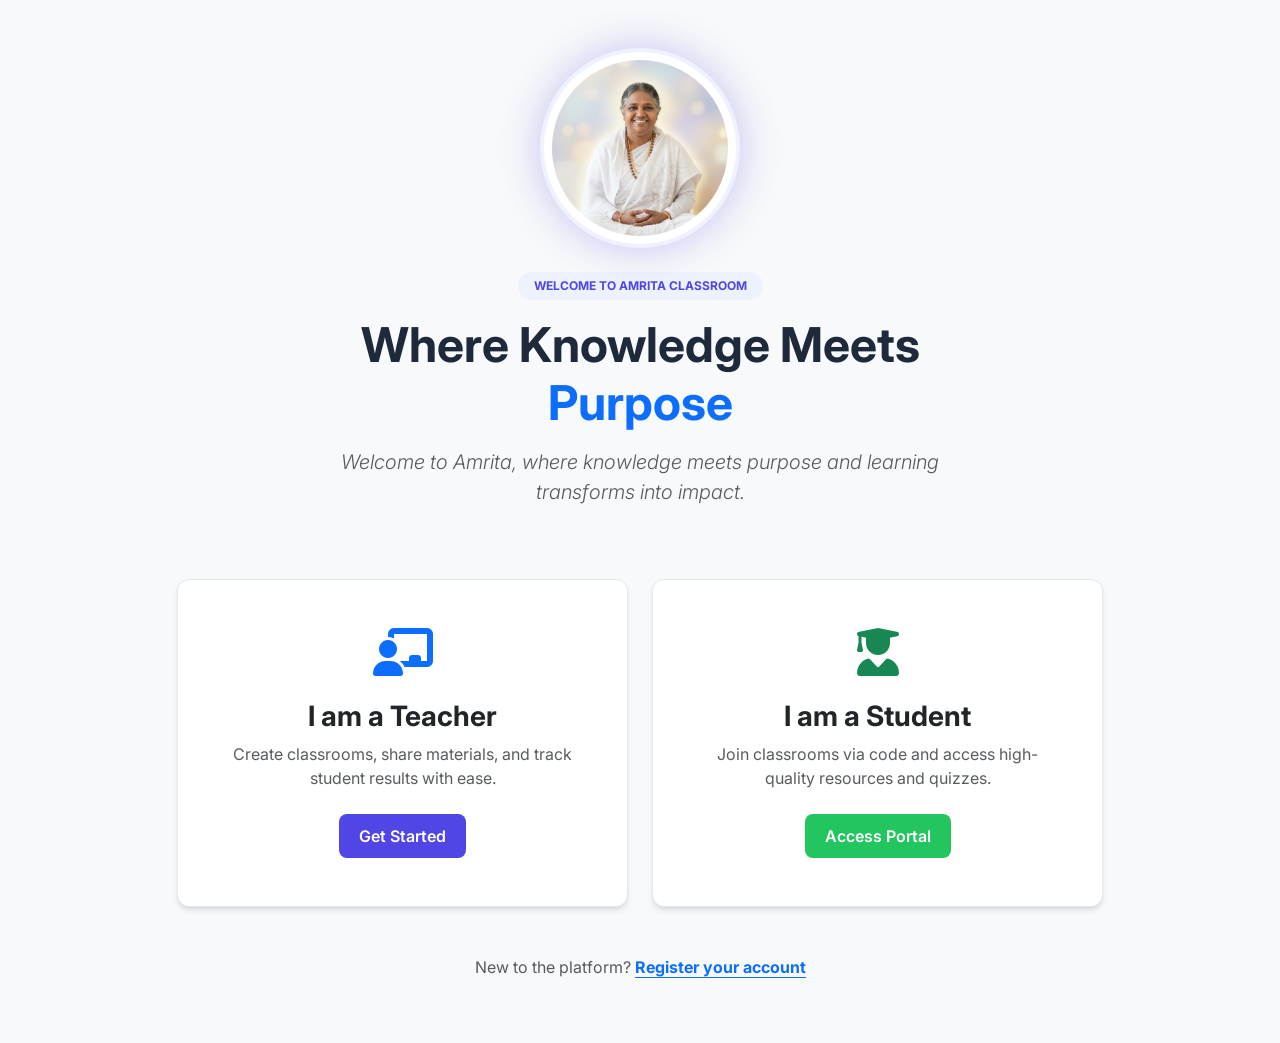
==== src/main/resources/static/index.html @ f4c9cc2a "🖼️ Used ./ relative path for the portrait image" ====
<!DOCTYPE html>
<html lang="en">
<head>
    <meta charset="UTF-8">
    <meta name="viewport" content="width=device-width, initial-scale=1.0">
    <title>CSE A Classroom | Secure Learning Platform</title>
    <link href="https://cdn.jsdelivr.net/npm/bootstrap@5.3.2/dist/css/bootstrap.min.css" rel="stylesheet">
    <link href="https://fonts.googleapis.com/css2?family=Inter:wght@400;500;600;700&display=swap" rel="stylesheet">
    <link rel="stylesheet" href="https://cdnjs.cloudflare.com/ajax/libs/font-awesome/6.4.2/css/all.min.css">
    <link rel="stylesheet" href="css/style.css">
</head>
<body class="bg-light d-flex align-items-center justify-content-center" style="min-height: 100vh;">
    <div class="container text-center py-5">
        <!-- Amma's Portrait with Effect -->
        <div class="mb-4 animate-in">
            <div class="divine-portrait-container">
                <img src="./images/amma.jpg" alt="Amma" class="divine-portrait">
            </div>
        </div>

        <div class="row justify-content-center text-center mb-5 animate-in" style="animation-delay: 0.1s;">
            <div class="col-md-8">
                <div class="badge badge-indigo mb-3 p-2 px-3">WELCOME TO AMRITA CLASSROOM</div>
                <h1 class="display-5 fw-bold mb-3">Where Knowledge Meets <span class="text-primary">Purpose</span></h1>
                <p class="lead text-muted mx-auto font-italic mb-4" style="max-width: 700px; font-style: italic;">
                    Welcome to Amrita, where knowledge meets purpose and learning transforms into impact.
                </p>
            </div>
        </div>

        <div class="row g-4 justify-content-center animate-in" style="animation-delay: 0.1s;">
            <div class="col-md-5">
                <a href="login.html?role=TEACHER" class="item-card text-center d-block text-decoration-none h-100 p-5">
                    <div class="mb-4 text-primary"><i class="fas fa-chalkboard-teacher fa-3x"></i></div>
                    <h3 class="fw-bold text-dark">I am a Teacher</h3>
                    <p class="text-muted mb-4">Create classrooms, share materials, and track student results with ease.</p>
                    <span class="btn btn-indigo">Get Started</span>
                </a>
            </div>
            <div class="col-md-5">
                <a href="login.html?role=STUDENT" class="item-card text-center d-block text-decoration-none h-100 p-5">
                    <div class="mb-4 text-success"><i class="fas fa-user-graduate fa-3x"></i></div>
                    <h3 class="fw-bold text-dark">I am a Student</h3>
                    <p class="text-muted mb-4">Join classrooms via code and access high-quality resources and quizzes.</p>
                    <span class="btn btn-green">Access Portal</span>
                </a>
            </div>
        </div>

        <div class="text-center mt-5 text-muted animate-in" style="animation-delay: 0.3s;">
            <p>New to the platform? <a href="register.html" class="text-primary fw-bold text-decoration-none border-bottom border-primary">Register your account</a></p>
        </div>
    </div>
</body>
</html>
---- src/main/resources/static/css/style.css ----
:root {
    --primary: #4F46E5;
    --primary-hover: #4338CA;
    --secondary: #22C55E;
    --secondary-hover: #16A34A;
    --bg-light: #F8FAFC;
    --bg-white: #FFFFFF;
    --text-dark: #1E293B;
    --text-muted: #64748B;
    --border: #E2E8F0;
    --shadow: 0 4px 6px -1px rgb(0 0 0 / 0.1), 0 2px 4px -2px rgb(0 0 0 / 0.1);
}

body {
    background: var(--bg-light);
    color: var(--text-dark);
    font-family: 'Inter', system-ui, -apple-system, sans-serif;
    margin: 0;
    line-height: 1.5;
}

/* Sidebar & Navigation */
.sidebar {
    width: 260px;
    height: 100vh;
    background: var(--bg-white);
    border-right: 1px solid var(--border);
    position: fixed;
    top: 0;
    left: 0;
    padding: 1.5rem;
}

.sidebar-link {
    display: flex;
    align-items: center;
    gap: 0.75rem;
    padding: 0.75rem 1rem;
    color: var(--text-muted);
    text-decoration: none;
    border-radius: 0.5rem;
    font-weight: 500;
    transition: 0.2s;
    margin-bottom: 0.5rem;
}

.sidebar-link:hover, .sidebar-link.active {
    background: #F1F5F9;
    color: var(--primary);
}

.main-content {
    margin-left: 260px;
    padding: 2.5rem;
}

/* Header */
.dashboard-header {
    margin-bottom: 2rem;
}

.dashboard-header h1 {
    font-size: 1.875rem;
    font-weight: 700;
    color: var(--text-dark);
    margin: 0;
}

/* Cards */
.card-grid {
    display: grid;
    grid-template-columns: repeat(auto-fill, minmax(300px, 1fr));
    gap: 1.5rem;
}

.item-card {
    background: var(--bg-white);
    border: 1px solid var(--border);
    border-radius: 0.75rem;
    padding: 1.5rem;
    box-shadow: var(--shadow);
    transition: transform 0.2s, box-shadow 0.2s;
}

.item-card:hover {
    transform: translateY(-2px);
    box-shadow: 0 10px 15px -3px rgb(0 0 0 / 0.1);
}

/* Buttons */
.btn-indigo {
    background: var(--primary);
    color: white;
    border: none;
    padding: 0.625rem 1.25rem;
    border-radius: 0.5rem;
    font-weight: 600;
    transition: 0.2s;
}

.btn-indigo:hover {
    background: var(--primary-hover);
}

.btn-green {
    background: var(--secondary);
    color: white;
    border: none;
    padding: 0.625rem 1.25rem;
    border-radius: 0.5rem;
    font-weight: 600;
    transition: 0.2s;
}

.btn-green:hover {
    background: var(--secondary-hover);
}

/* Form inputs */
.form-control {
    border: 1px solid var(--border);
    border-radius: 0.5rem;
    padding: 0.625rem 0.875rem;
    font-size: 0.875rem;
}

.form-control:focus {
    border-color: var(--primary);
    box-shadow: 0 0 0 3px rgba(79, 70, 229, 0.1);
}

/* Animations */
.animate-in {
    animation: slideUp 0.4s ease-out;
}

@keyframes slideUp {
    from { opacity: 0; transform: translateY(10px); }
    to { opacity: 1; transform: translateY(0); }
}

/* Utils */
.text-muted { color: var(--text-muted); }
.small { font-size: 0.875rem; }
.fw-bold { font-weight: 700; }/* Drag and Drop Zone */
.drop-zone {
    border: 2px dashed #e2e8f0;
    border-radius: 12px;
    padding: 2.5rem;
    text-align: center;
    transition: all 0.2s ease;
    cursor: pointer;
    background: #f8fafc;
}

.drop-zone:hover, .drop-zone.active {
    border-color: var(--indigo-primary);
    background: #eef2ff;
}

.drop-zone i {
    transition: transform 0.2s ease;
}

.drop-zone:hover i {
    transform: translateY(-5px);
}
.rounded-lg { border-radius: 0.75rem; }
.badge {
    padding: 0.25rem 0.625rem;
    border-radius: 9999px;
    font-size: 0.75rem;
    font-weight: 600;
}
.badge-indigo { background: #EEF2FF; color: var(--primary); }
.badge-green { background: #DCFCE7; color: var(--secondary); }

/* Classroom Join Banner */
.join-banner {
    background: linear-gradient(135deg, var(--primary), #818CF8);
    color: white;
    padding: 2rem;
    border-radius: 1rem;
    margin-bottom: 2.5rem;
}

/* Divine Portrait Effects */
.divine-portrait-container {
    width: 200px;
    height: 200px;
    margin: 0 auto;
    border-radius: 50%;
    position: relative;
    box-shadow: 0 0 40px rgba(79, 70, 229, 0.3);
    animation: divine-float 6s ease-in-out infinite;
    padding: 8px;
    background: white;
    border: 4px solid #EEF2FF;
}

.divine-portrait {
    width: 100%;
    height: 100%;
    object-fit: cover;
    border-radius: 50%;
}

@keyframes divine-float {
    0%, 100% { transform: translateY(0px); }
    50% { transform: translateY(-15px); }
}

.badge-indigo { background: #EEF2FF; color: #4F46E5; font-weight: 700; padding: 0.5rem 1rem; }

/* Gamification */
.level-badge {
    width: 48px;
    height: 48px;
    background: linear-gradient(135deg, #4F46E5, #818CF8);
    color: white;
    display: flex;
    align-items: center;
    justify-content: center;
    border-radius: 12px;
    font-weight: 800;
    font-size: 1.25rem;
    box-shadow: 0 4px 10px rgba(79, 70, 229, 0.3);
}

.bg-indigo-soft {
    background: #EEF2FF;
    color: #4F46E5;
}

.bg-indigo {
    background: #4F46E5 !important;
}

.text-indigo {
    color: #4F46E5 !important;
}

.progress-bar.bg-indigo {
    background-color: #4F46E5 !important;
}

/* Chat UI */
.chat-list-item {
    padding: 1rem;
    cursor: pointer;
    transition: 0.2s;
    border-bottom: 1px solid #edf2f7;
}
.chat-list-item:hover, .chat-list-item.active {
    background: #f0f4ff;
}
.message-bubble {
    max-width: 75%;
    padding: 0.75rem 1rem;
    border-radius: 1rem;
    margin-bottom: 0.5rem;
    position: relative;
}
.message-sent {
    background: #4F46E5;
    color: white;
    align-self: flex-end;
    border-bottom-right-radius: 0.25rem;
}
.message-received {
    background: white;
    color: #1e293b;
    align-self: flex-start;
    border-bottom-left-radius: 0.25rem;
    box-shadow: 0 2px 4px rgba(0,0,0,0.05);
}
.message-time {
    font-size: 0.65rem;
    opacity: 0.7;
    margin-top: 0.25rem;
}
.chat-file-preview {
    background: rgba(0,0,0,0.05);
    padding: 0.5rem;
    border-radius: 0.5rem;
    display: flex;
    align-items: center;
    gap: 0.5rem;
    margin-top: 0.5rem;
    text-decoration: none;
    color: inherit;
}
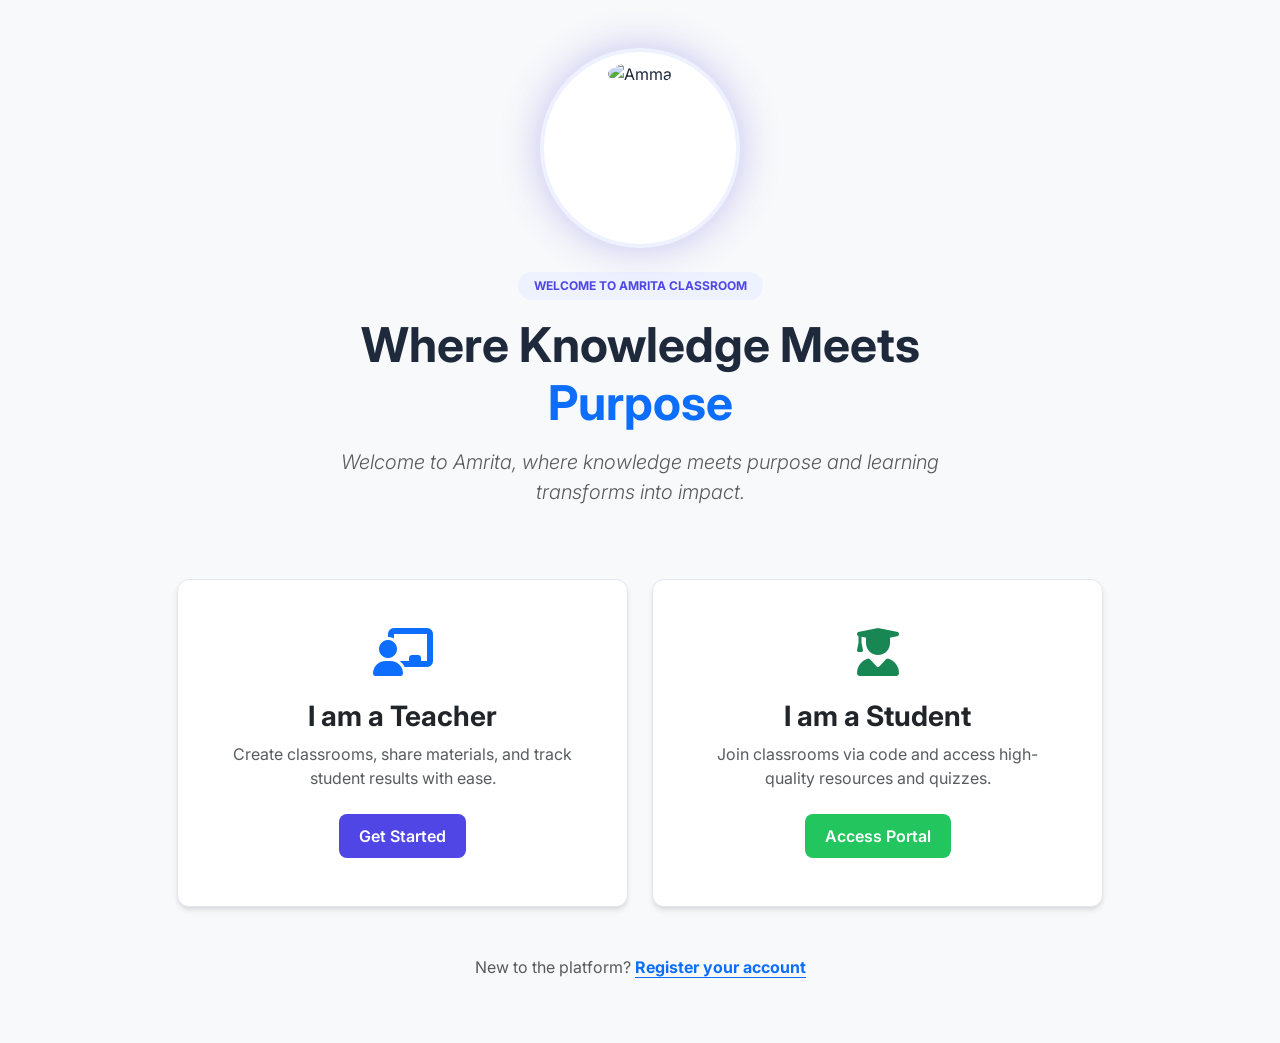
==== commit 24c416a2: "🖼️ Used stable public URL for Amma portrait" ====
--- a/src/main/resources/static/index.html
+++ b/src/main/resources/static/index.html
@@ -14,7 +14,7 @@
         <!-- Amma's Portrait with Effect -->
         <div class="mb-4 animate-in">
             <div class="divine-portrait-container">
-                <img src="./images/amma.jpg" alt="Amma" class="divine-portrait">
+                <img src="https://www.amritapuri.org/wp-content/uploads/2010/01/amma.jpg" alt="Amma" class="divine-portrait">
             </div>
         </div>
 
@@ -52,4 +52,4 @@
         </div>
     </div>
 </body>
-</html>
+</html>
